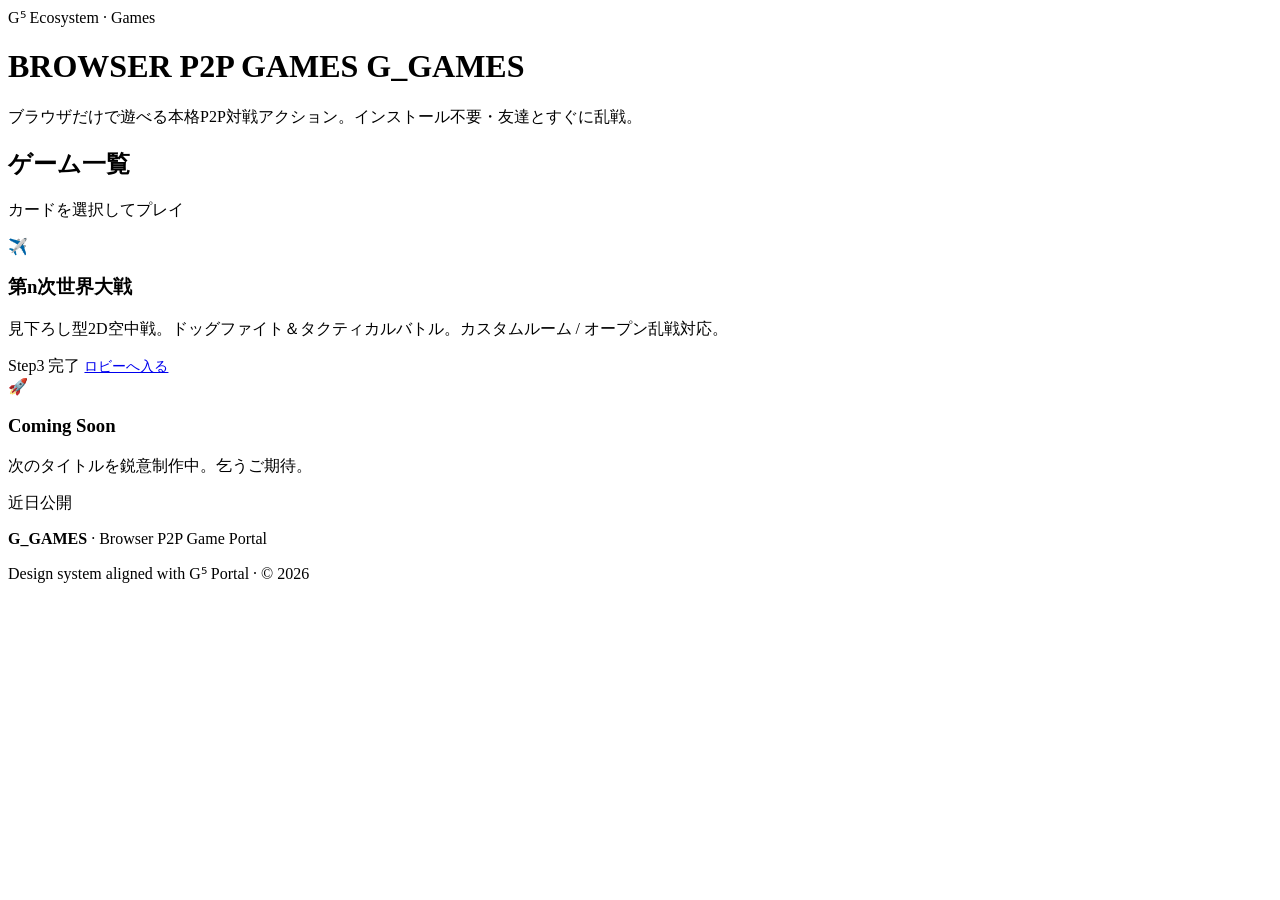
==== index.html @ 632d5be8 "feat: home index.html + ambient js" ====
<!DOCTYPE html>
<html lang="ja" data-color-mode="dark">
<head>
  <meta charset="UTF-8">
  <meta name="viewport" content="width=device-width, initial-scale=1.0, viewport-fit=cover">
  <meta name="description" content="G_GAMES - P2P Webゲームポータル。第n次世界大戦などブラウザ対戦アクションを配信。">
  <meta name="theme-color" content="#07050f">
  <title>G_GAMES · Web Game Portal</title>
  <link rel="stylesheet" href="css/style.css">
  <script src="js/main.js" defer></script>
</head>
<body>
  <div class="g5-ambient" id="ambient" aria-hidden="true"></div>

  <header class="hero">
    <div class="hero-badge">G⁵ Ecosystem · Games</div>
    <h1><span>BROWSER P2P GAMES</span> G_GAMES</h1>
    <p class="hero-sub">ブラウザだけで遊べる本格P2P対戦アクション。インストール不要・友達とすぐに乱戦。</p>
  </header>

  <section class="main_section">
    <div class="section-header">
      <h2>ゲーム一覧</h2>
      <p>カードを選択してプレイ</p>
    </div>

    <div class="cards-grid">
      <!-- 第n次世界大戦 -->
      <article class="card card-wwn">
        <div class="card-icon">✈️</div>
        <h3>第n次世界大戦</h3>
        <p>見下ろし型2D空中戦。ドッグファイト＆タクティカルバトル。カスタムルーム / オープン乱戦対応。</p>
        <span class="status status-wip">Step3 完了</span>
        <a href="games/wwn/index.html" class="btn btn-primary" style="margin-top:1.1rem;font-size:0.88rem;">ロビーへ入る</a>
      </article>

      <!-- プレースホルダー -->
      <article class="card">
        <div class="card-icon">🚀</div>
        <h3>Coming Soon</h3>
        <p>次のタイトルを鋭意制作中。乞うご期待。</p>
        <span class="status status-soon">近日公開</span>
      </article>
    </div>
  </section>

  <footer class="site-footer">
    <p><strong>G_GAMES</strong> · Browser P2P Game Portal</p>
    <p>Design system aligned with G⁵ Portal · © 2026</p>
  </footer>
</body>
</html>
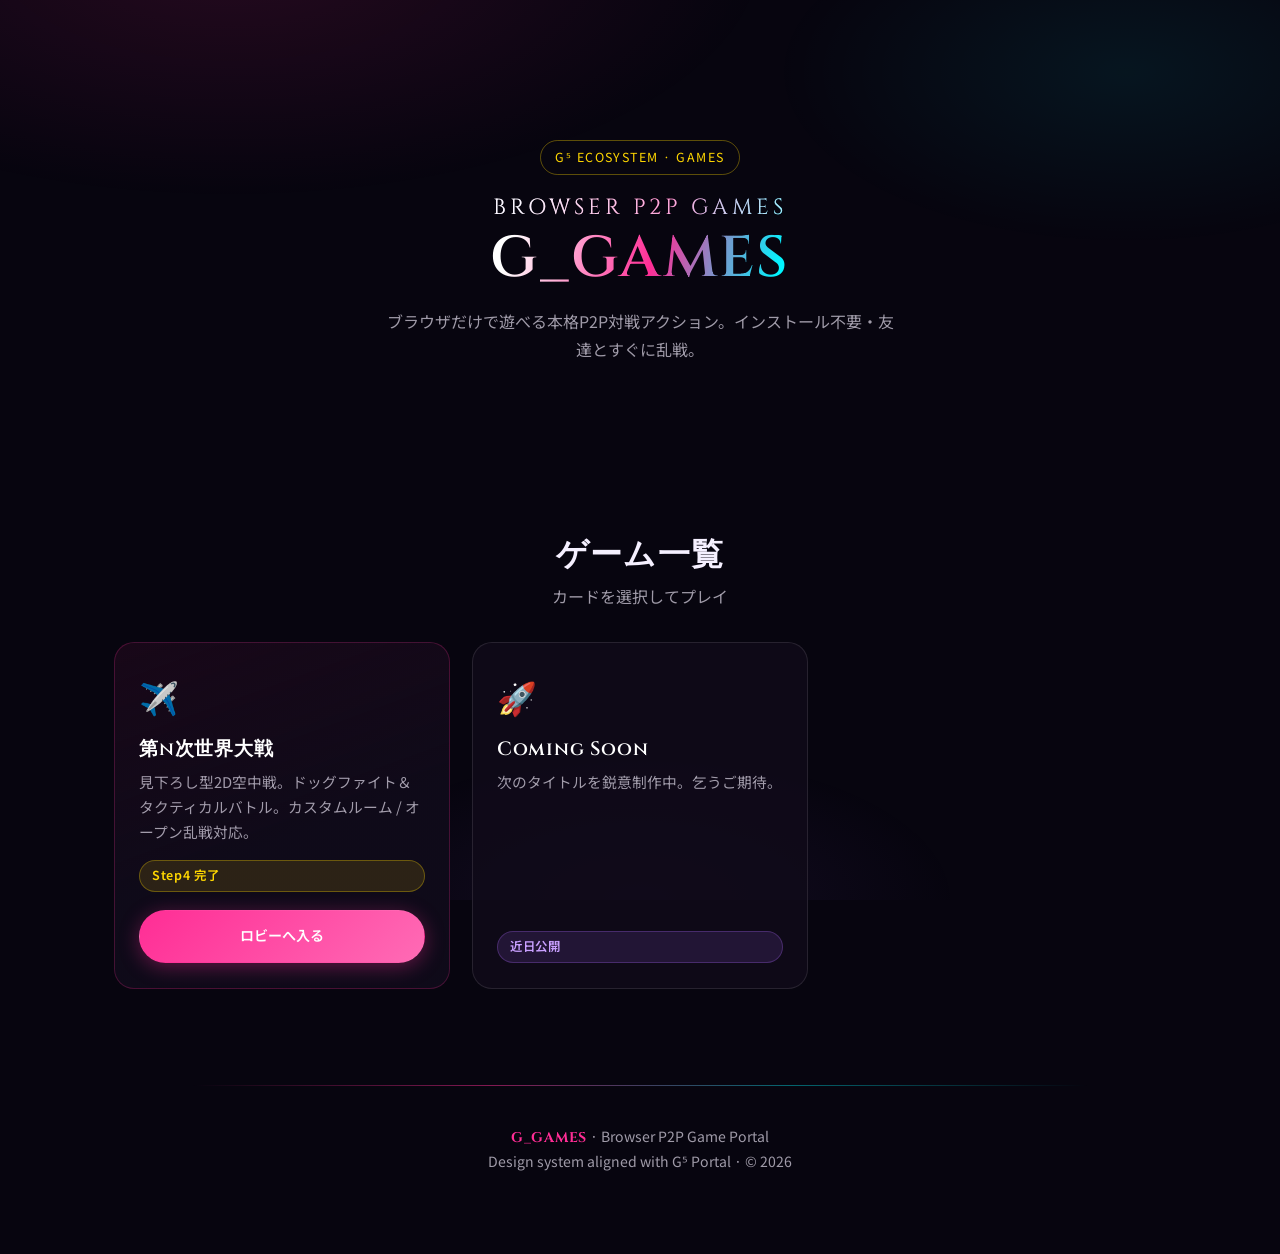
==== commit b364a815: "feat: home registry + README (conflict-free game list)" ====
--- a/index.html
+++ b/index.html
@@ -7,43 +7,23 @@
   <meta name="theme-color" content="#07050f">
   <title>G_GAMES · Web Game Portal</title>
   <link rel="stylesheet" href="css/style.css">
+  <script src="js/games-registry.js" defer></script>
   <script src="js/main.js" defer></script>
 </head>
 <body>
   <div class="g5-ambient" id="ambient" aria-hidden="true"></div>
-
   <header class="hero">
     <div class="hero-badge">G⁵ Ecosystem · Games</div>
     <h1><span>BROWSER P2P GAMES</span> G_GAMES</h1>
     <p class="hero-sub">ブラウザだけで遊べる本格P2P対戦アクション。インストール不要・友達とすぐに乱戦。</p>
   </header>
-
   <section class="main_section">
     <div class="section-header">
       <h2>ゲーム一覧</h2>
       <p>カードを選択してプレイ</p>
     </div>
-
-    <div class="cards-grid">
-      <!-- 第n次世界大戦 -->
-      <article class="card card-wwn">
-        <div class="card-icon">✈️</div>
-        <h3>第n次世界大戦</h3>
-        <p>見下ろし型2D空中戦。ドッグファイト＆タクティカルバトル。カスタムルーム / オープン乱戦対応。</p>
-        <span class="status status-wip">Step3 完了</span>
-        <a href="games/wwn/index.html" class="btn btn-primary" style="margin-top:1.1rem;font-size:0.88rem;">ロビーへ入る</a>
-      </article>
-
-      <!-- プレースホルダー -->
-      <article class="card">
-        <div class="card-icon">🚀</div>
-        <h3>Coming Soon</h3>
-        <p>次のタイトルを鋭意制作中。乞うご期待。</p>
-        <span class="status status-soon">近日公開</span>
-      </article>
-    </div>
+    <div class="cards-grid" id="games-grid"></div>
   </section>
-
   <footer class="site-footer">
     <p><strong>G_GAMES</strong> · Browser P2P Game Portal</p>
     <p>Design system aligned with G⁵ Portal · © 2026</p>
--- a/css/style.css
+++ b/css/style.css
@@ -0,0 +1,3 @@
+/* G_GAMES - G5PORTAL Design System Compliant */
+@import url("https://fonts.googleapis.com/css2?family=Cinzel:wght@400;600;700&family=Noto+Sans+JP:wght@300;400;500;700&display=swap");
+:root{--bg-deep:#07050f;--bg-card:rgba(16,11,26,.88);--pink:#ff2d95;--pink-soft:rgba(255,45,149,.45);--cyan:#00f5ff;--gold:#ffd700;--purple:#9b5de5;--text:#f5f0ff;--text-muted:rgba(245,240,255,.64);--border:rgba(255,255,255,.1);--radius:20px;--font-display:"Cinzel","Playfair Display",serif;--font-body:"Noto Sans JP","Hiragino Sans","Yu Gothic",sans-serif;--ease-spring:cubic-bezier(.34,1.45,.64,1);--ease-out:cubic-bezier(.22,1,.36,1)}*,*::before,*::after{box-sizing:border-box;margin:0;padding:0}html{scroll-behavior:smooth;font-size:16px}::selection{background:rgba(255,45,149,.32);color:#fff}::-webkit-scrollbar{width:6px}::-webkit-scrollbar-track{background:#0a0712}::-webkit-scrollbar-thumb{background:rgba(255,45,149,.45);border-radius:999px}body{font-family:var(--font-body);background:var(--bg-deep);color:var(--text);line-height:1.7;min-height:100vh;overflow-x:hidden;-webkit-font-smoothing:antialiased;position:relative}body::before{content:"";position:fixed;inset:0;background:radial-gradient(ellipse 70% 45% at 18% -5%,rgba(255,45,149,.12),transparent 60%),radial-gradient(ellipse 50% 35% at 88% 8%,rgba(0,245,255,.07),transparent 55%),radial-gradient(ellipse 45% 30% at 50% 100%,rgba(155,93,229,.09),transparent 55%);pointer-events:none;z-index:-1}.g5-ambient{position:fixed;inset:0;pointer-events:none;z-index:0;overflow:hidden}.g5-ambient-particle{position:absolute;bottom:-8px;border-radius:50%;opacity:0;animation:g5-float-up linear infinite;will-change:transform,opacity}.g5-ambient-particle.pink{background:var(--pink);box-shadow:0 0 8px var(--pink-soft)}.g5-ambient-particle.cyan{background:var(--cyan);box-shadow:0 0 8px rgba(0,245,255,.5)}.g5-ambient-particle.gold{background:var(--gold);box-shadow:0 0 8px rgba(255,215,0,.5)}@keyframes g5-float-up{0%{transform:translate3d(0,0,0) scale(1);opacity:0}10%{opacity:.55}90%{opacity:.15}100%{transform:translate3d(30px,-105vh,0) scale(.4);opacity:0}}h1,h2,h3,h4{font-family:var(--font-display);font-weight:600;letter-spacing:.04em;line-height:1.3}a{color:var(--pink);text-decoration:none;transition:color .2s ease,text-shadow .2s ease}a:hover{color:var(--cyan);text-shadow:0 0 10px rgba(0,245,255,.4)}:focus-visible{outline:2px solid var(--cyan);outline-offset:3px}.hero{position:relative;min-height:55vh;display:flex;flex-direction:column;align-items:center;justify-content:center;text-align:center;padding:5rem 1.5rem 3rem;z-index:1}.hero-badge{display:inline-block;font-size:.78rem;letter-spacing:.12em;text-transform:uppercase;color:var(--gold);border:1px solid rgba(255,215,0,.35);padding:.35rem .9rem;border-radius:999px;margin-bottom:1.25rem}.hero h1{font-size:clamp(2.2rem,7vw,3.6rem);line-height:1.15;margin-bottom:1rem;background:linear-gradient(105deg,#fff 10%,var(--pink) 55%,var(--cyan) 95%);-webkit-background-clip:text;background-clip:text;color:transparent}.hero h1 span{display:block;font-size:.38em;letter-spacing:.18em;color:var(--text-muted);-webkit-text-fill-color:var(--text-muted);margin-bottom:.4rem;font-weight:400}.hero-sub{color:var(--text-muted);max-width:32rem;margin:0 auto 1.5rem;font-size:1rem}.btn{display:inline-flex;align-items:center;justify-content:center;gap:.4rem;padding:.85rem 1.6rem;border-radius:999px;font-size:.95rem;font-weight:600;font-family:var(--font-body);border:1px solid transparent;cursor:pointer;transition:transform .25s var(--ease-spring),box-shadow .25s,background .2s,border-color .2s}.btn-primary{background:linear-gradient(135deg,var(--pink),#ff6bb5);color:#fff;box-shadow:0 4px 20px rgba(255,45,149,.35)}.btn-primary:hover{transform:translateY(-2px);box-shadow:0 8px 28px rgba(255,45,149,.45);color:#fff}.btn-ghost{background:transparent;border-color:var(--border);color:var(--text)}.btn-ghost:hover{border-color:var(--pink);color:var(--pink);transform:translateY(-2px)}.btn:disabled{opacity:.45;cursor:not-allowed;transform:none!important;box-shadow:none!important}.main_section{max-width:1100px;margin:0 auto;padding:2.5rem 1.5rem 4rem;position:relative;z-index:1}.section-header{text-align:center;margin-bottom:2rem}.section-header h2{font-size:clamp(1.5rem,4vw,2rem);margin-bottom:.4rem}.section-header p{color:var(--text-muted)}.cards-grid{display:grid;grid-template-columns:repeat(auto-fill,minmax(280px,1fr));gap:1.35rem}.card{background:var(--bg-card);border:1px solid var(--border);border-radius:var(--radius);padding:1.6rem 1.5rem;transition:transform .3s var(--ease-spring),border-color .25s,box-shadow .25s;display:flex;flex-direction:column;position:relative;overflow:hidden}.card:hover{transform:translateY(-5px);border-color:rgba(255,45,149,.35);box-shadow:0 12px 36px rgba(0,0,0,.35)}.card-icon{font-size:2rem;margin-bottom:.85rem}.card h3{font-size:1.2rem;margin-bottom:.45rem;color:#fff}.card p{color:var(--text-muted);font-size:.92rem;flex:1}.card .status{display:inline-block;margin-top:1rem;font-size:.78rem;letter-spacing:.06em;padding:.28rem .75rem;border-radius:999px;font-weight:600}.status-ready{background:rgba(0,245,255,.15);color:var(--cyan);border:1px solid rgba(0,245,255,.35)}.status-wip{background:rgba(255,215,0,.12);color:var(--gold);border:1px solid rgba(255,215,0,.3)}.status-soon{background:rgba(155,93,229,.15);color:#c9a0ff;border:1px solid rgba(155,93,229,.3)}.card-wwn{border-color:rgba(255,45,149,.22);background:linear-gradient(160deg,rgba(255,45,149,.07),rgba(16,11,26,.92) 55%)}.card-wwn:hover{border-color:rgba(255,45,149,.5)}.site-footer{text-align:center;padding:2.5rem 1.5rem 5rem;margin-top:2rem;color:var(--text-muted);font-size:.88rem;position:relative;z-index:1}.site-footer::before{content:"";position:absolute;top:0;left:15%;right:15%;height:1px;background:linear-gradient(90deg,transparent,rgba(255,45,149,.5),rgba(0,245,255,.4),transparent)}.site-footer strong{color:var(--pink);font-family:var(--font-display);letter-spacing:.05em}.hidden{display:none!important}@media (max-width:480px){.cards-grid{grid-template-columns:1fr}.btn{padding:.85rem 1.4rem}}
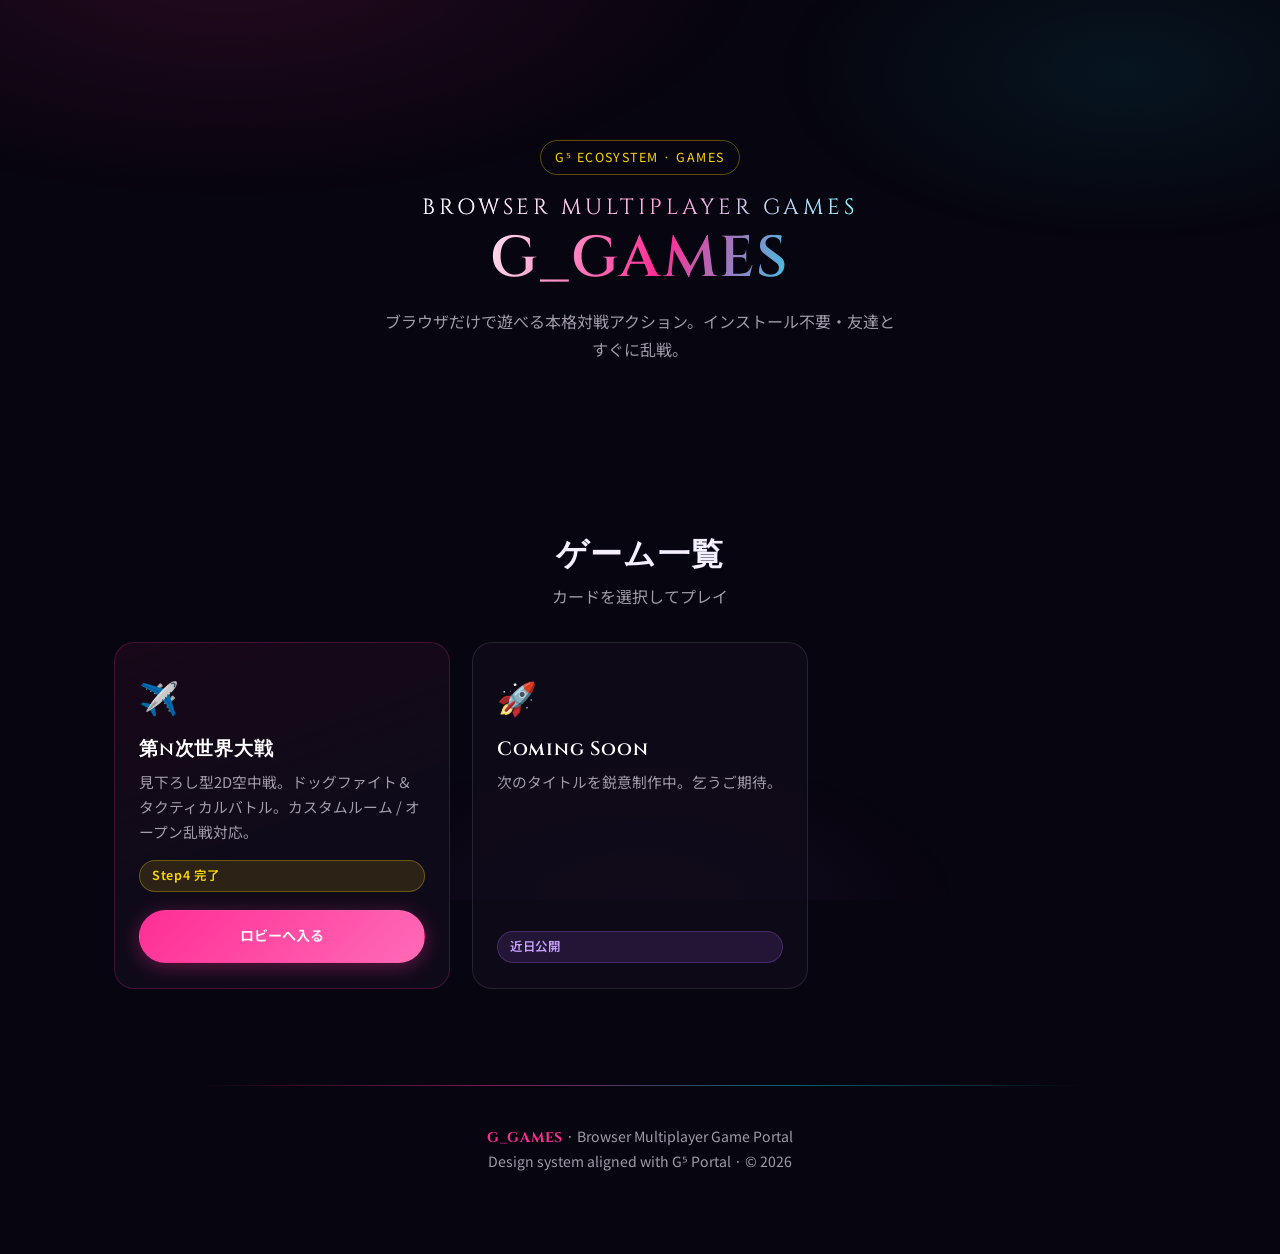
==== commit 76fdb5de: "fix: escapeHtml XSS, remove P2P from UI, polish home copy for Step4" ====
--- a/index.html
+++ b/index.html
@@ -3,7 +3,7 @@
 <head>
   <meta charset="UTF-8">
   <meta name="viewport" content="width=device-width, initial-scale=1.0, viewport-fit=cover">
-  <meta name="description" content="G_GAMES - P2P Webゲームポータル。第n次世界大戦などブラウザ対戦アクションを配信。">
+  <meta name="description" content="G_GAMES - ブラウザ対戦Webゲームポータル。第n次世界大戦などブラウザ対戦アクションを配信。">
   <meta name="theme-color" content="#07050f">
   <title>G_GAMES · Web Game Portal</title>
   <link rel="stylesheet" href="css/style.css">
@@ -14,8 +14,8 @@
   <div class="g5-ambient" id="ambient" aria-hidden="true"></div>
   <header class="hero">
     <div class="hero-badge">G⁵ Ecosystem · Games</div>
-    <h1><span>BROWSER P2P GAMES</span> G_GAMES</h1>
-    <p class="hero-sub">ブラウザだけで遊べる本格P2P対戦アクション。インストール不要・友達とすぐに乱戦。</p>
+    <h1><span>BROWSER MULTIPLAYER GAMES</span> G_GAMES</h1>
+    <p class="hero-sub">ブラウザだけで遊べる本格対戦アクション。インストール不要・友達とすぐに乱戦。</p>
   </header>
   <section class="main_section">
     <div class="section-header">
@@ -25,7 +25,7 @@
     <div class="cards-grid" id="games-grid"></div>
   </section>
   <footer class="site-footer">
-    <p><strong>G_GAMES</strong> · Browser P2P Game Portal</p>
+    <p><strong>G_GAMES</strong> · Browser Multiplayer Game Portal</p>
     <p>Design system aligned with G⁵ Portal · © 2026</p>
   </footer>
 </body>
